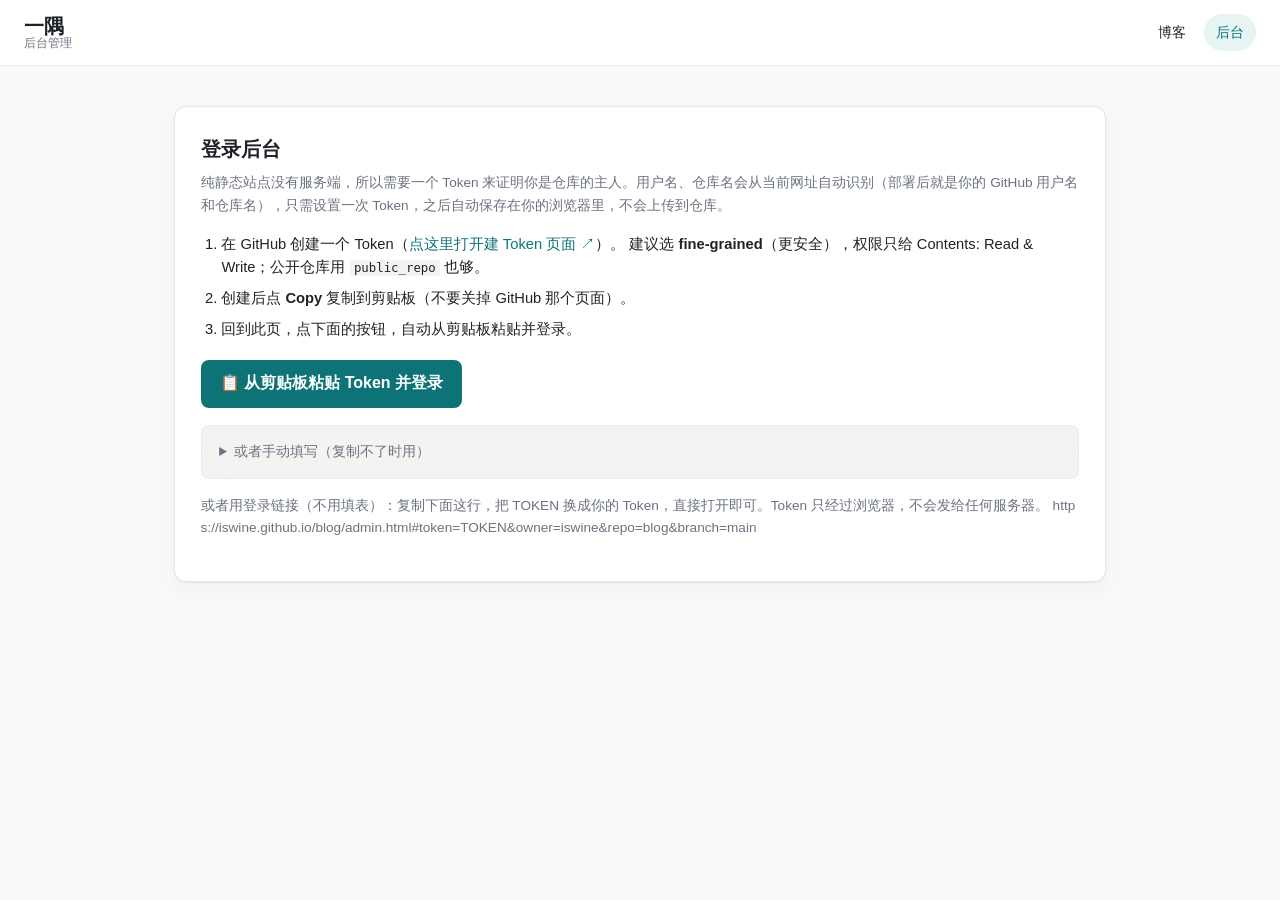
==== admin.html @ c2ce2bed "Initial commit: 单页博客 + 在线后台（GitHub Pages，markdown，纯静态）" ====
<!DOCTYPE html>
<html lang="zh-CN" data-theme="light">
<head>
  <meta charset="utf-8">
  <meta name="viewport" content="width=device-width, initial-scale=1">
  <title>后台 · 一隅</title>
  <link rel="stylesheet" href="assets/css/style.css">
</head>
<body>
  <header class="topbar">
    <div class="brand"><span class="title">一隅</span><span class="tagline">后台管理</span></div>
    <nav class="nav"><a href="index.html">博客</a><a href="admin.html" class="active">后台</a></nav>
  </header>

  <main class="admin-wrap">
    <!-- 登录 -->
    <section id="login-card" class="admin-card">
      <h2>登录后台</h2>
      <p class="hint">纯静态站点没有服务端，所以需要一个 Token 来证明你是仓库的主人。用户名、仓库名会从当前网址自动识别（部署后就是你的 GitHub 用户名和仓库名），只需设置一次 Token，之后自动保存在你的浏览器里，不会上传到仓库。</p>

      <ol class="steps">
        <li>在 GitHub 创建一个 Token（<a href="https://github.com/settings/tokens/new?scopes=repo&amp;description=%E4%B8%80%E9%9A%85%E5%8D%9A%E5%8D%88%E5%90%8E%E5%8F%B0" target="_blank" rel="noopener">点这里打开建 Token 页面 ↗</a>）。
          建议选 <b>fine-grained</b>（更安全），权限只给 Contents: Read &amp; Write；公开仓库用 <code>public_repo</code> 也够。</li>
        <li>创建后点 <b>Copy</b> 复制到剪贴板（不要关掉 GitHub 那个页面）。</li>
        <li>回到此页，点下面的按钮，自动从剪贴板粘贴并登录。</li>
      </ol>

      <button id="paste-login-btn" class="btn" style="font-size:1rem;padding:0.85rem 1.2rem">📋 从剪贴板粘贴 Token 并登录</button>

      <details class="manual">
        <summary>或者手动填写（复制不了时用）</summary>
        <div class="form-row" style="margin-top:1rem">
          <label class="field">GitHub 用户名<input id="f-owner" type="text" placeholder="your-github-username"></label>
          <label class="field">仓库名<input id="f-repo" type="text" placeholder="blog"></label>
          <label class="field">分支<input id="f-branch" type="text" placeholder="main" value="main"></label>
        </div>
        <div class="form-row">
          <label class="field" style="flex:1 1 100%">Personal Access Token<input id="f-token" type="password" placeholder="github_pat_…" autocomplete="off"></label>
        </div>
        <button id="login-btn" class="btn ghost">手动登录</button>
      </details>

      <p class="hint" id="link-hint"></p>
    </section>

    <!-- 文章管理 -->
    <section id="list-panel" class="admin-card" style="display:none">
      <h2>文章管理</h2>
      <p class="hint" id="user-hint"></p>
      <div id="post-list"></div>
      <div style="display:flex;gap:.5rem;flex-wrap:wrap;margin-top:1rem">
        <button id="new-btn" class="btn">＋ 新建文章</button>
        <button id="sync-btn" class="btn ghost">从仓库同步索引</button>
        <button id="logout-btn" class="btn ghost" style="margin-left:auto">退出登录</button>
      </div>
    </section>

    <!-- 编辑器 -->
    <section id="editor-panel" class="admin-card" style="display:none">
      <h2 id="editor-title">新建文章</h2>
      <div class="form-row">
        <label class="field">标题<input id="e-title" type="text" placeholder="文章标题"></label>
        <label class="field">slug<input id="e-slug" type="text" placeholder="留空则从标题生成"></label>
        <label class="field">日期<input id="e-date" type="date"></label>
      </div>
      <div class="form-row">
        <label class="field" style="flex:1 1 100%">标签（逗号分隔）<input id="e-tags" type="text" placeholder="标签1, 标签2"></label>
      </div>
      <div class="editor">
        <div class="editor-pane">
          <div class="pane-head">Markdown</div>
          <textarea id="e-body" placeholder="# 标题&#10;正文…"></textarea>
        </div>
        <div class="editor-pane">
          <div class="pane-head">实时预览</div>
          <div id="e-preview" class="preview"></div>
        </div>
      </div>
      <div class="form-row" style="margin-top:1rem">
        <label class="field" style="flex:1 1 100%">上传图片（插入到光标处）<input id="img-input" type="file" accept="image/*"></label>
      </div>
      <div style="display:flex;gap:.5rem;margin-top:1rem">
        <button id="publish-btn" class="btn">发布</button>
        <button id="cancel-btn" class="btn ghost">取消</button>
      </div>
    </section>
  </main>

  <div id="toast" class="toast"></div>
  <button id="back-top" class="back-top">↑</button>

  <script src="assets/vendor/marked.min.js"></script>
  <script src="assets/vendor/purify.min.js"></script>
  <script src="config.js"></script>
  <script src="assets/js/admin.js"></script>
</body>
</html>
---- assets/css/style.css ----
/* ===================== 主题变量 ===================== */
:root {
  --bg: #faf9f7;
  --surface: #ffffff;
  --surface-soft: #f4f3f1;
  --text: #1f2328;
  --text-muted: #6b7280;
  --border: #e7e7ea;
  --border-soft: #eeece9;
  --accent: #0d7377;
  --accent-soft: #e6f4f4;
  --accent-contrast: #ffffff;
  --code-bg: #f3f4f6;
  --code-text: #2a2a2a;
  --shadow: 0 1px 2px rgba(15, 23, 42, 0.06), 0 8px 24px rgba(15, 23, 42, 0.04);
  --shadow-hover: 0 4px 12px rgba(15, 23, 42, 0.08), 0 16px 40px rgba(15, 23, 42, 0.06);
  --radius: 12px;
  --radius-sm: 8px;
  --maxw: 1180px;
  --readw: 720px;
}

[data-theme="dark"] {
  --bg: #121212;
  --surface: #1e1e1e;
  --surface-soft: #262626;
  --text: #e6e6e6;
  --text-muted: #9aa0a6;
  --border: #2a2a2a;
  --border-soft: #2f2f2f;
  --accent: #2ab7ca;
  --accent-soft: #143b3d;
  --accent-contrast: #062a2b;
  --code-bg: #2a2a2a;
  --code-text: #e6e6e6;
  --shadow: 0 1px 2px rgba(0, 0, 0, 0.3), 0 8px 24px rgba(0, 0, 0, 0.35);
  --shadow-hover: 0 4px 12px rgba(0, 0, 0, 0.4), 0 16px 40px rgba(0, 0, 0, 0.45);
}

/* ===================== 基础 ===================== */
* { box-sizing: border-box; }
html { scroll-behavior: smooth; -webkit-text-size-adjust: 100%; }
body {
  margin: 0;
  background: var(--bg);
  color: var(--text);
  font-family: -apple-system, BlinkMacSystemFont, "Segoe UI", "PingFang SC",
    "Hiragino Sans GB", "Microsoft YaHei", Roboto, Helvetica, Arial, sans-serif;
  font-size: 16px;
  line-height: 1.65;
  -webkit-font-smoothing: antialiased;
  text-rendering: optimizeLegibility;
  transition: background 0.25s ease, color 0.25s ease;
}

a { color: var(--accent); text-decoration: none; }
a:hover { text-decoration: underline; }

img { display: block; max-width: 100%; height: auto; }

::selection { background: var(--accent-soft); color: var(--accent); }

/* ===================== 顶栏 ===================== */
.topbar {
  position: sticky;
  top: 0;
  z-index: 50;
  display: flex;
  align-items: center;
  gap: 1rem;
  padding: 0.9rem 1.5rem;
  background: color-mix(in srgb, var(--surface) 88%, transparent);
  backdrop-filter: blur(10px);
  border-bottom: 1px solid var(--border-soft);
}

.brand { display: flex; flex-direction: column; line-height: 1.1; }
.brand .title {
  font-family: "Songti SC", "STSong", "SimSun", "Georgia", serif;
  font-size: 1.25rem;
  font-weight: 700;
  letter-spacing: 0.02em;
}
.brand .tagline { font-size: 0.78rem; color: var(--text-muted); }

.nav { display: flex; align-items: center; gap: 0.35rem; margin-left: auto; }
.nav a {
  padding: 0.4rem 0.75rem;
  border-radius: 999px;
  color: var(--text);
  font-size: 0.9rem;
  font-weight: 500;
}
.nav a:hover { background: var(--surface-soft); text-decoration: none; }
.nav a.active { background: var(--accent-soft); color: var(--accent); }

.icon-btn {
  display: inline-flex;
  align-items: center;
  justify-content: center;
  width: 36px;
  height: 36px;
  border: 1px solid var(--border);
  background: var(--surface);
  color: var(--text);
  border-radius: 999px;
  cursor: pointer;
  font-size: 0.95rem;
  transition: border-color 0.2s, background 0.2s, transform 0.15s;
}
.icon-btn:hover { border-color: var(--accent); background: var(--surface-soft); }
.icon-btn:active { transform: scale(0.92); }

/* ===================== 主内容 ===================== */
.main { max-width: var(--maxw); margin: 0 auto; padding: 2.5rem 1.5rem 5rem; }

.search-wrap { margin-bottom: 2rem; }
.search {
  width: 100%;
  max-width: 460px;
  padding: 0.7rem 1.1rem;
  border: 1px solid var(--border);
  background: var(--surface);
  color: var(--text);
  border-radius: 999px;
  font-size: 0.95rem;
  outline: none;
  transition: border-color 0.2s, box-shadow 0.2s;
}
.search::placeholder { color: var(--text-muted); }
.search:focus { border-color: var(--accent); box-shadow: 0 0 0 3px var(--accent-soft); }

.section-head {
  display: flex;
  align-items: baseline;
  justify-content: space-between;
  margin-bottom: 1.25rem;
}
.section-head h2 {
  margin: 0;
  font-family: "Songti SC", "STSong", "SimSun", "Georgia", serif;
  font-size: 1.5rem;
  font-weight: 700;
}
.section-head .count { color: var(--text-muted); font-size: 0.85rem; }

/* ===================== 文章列表 ===================== */
.post-list {
  display: grid;
  grid-template-columns: repeat(3, 1fr);
  gap: 1.25rem;
}
.card {
  display: flex;
  flex-direction: column;
  background: var(--surface);
  border: 1px solid var(--border);
  border-radius: var(--radius);
  padding: 1.4rem;
  box-shadow: var(--shadow);
  transition: transform 0.2s ease, box-shadow 0.2s ease, border-color 0.2s ease;
}
.card:hover { transform: translateY(-3px); box-shadow: var(--shadow-hover); border-color: var(--border-soft); }
.card .date { color: var(--text-muted); font-size: 0.8rem; }
.card h3 {
  margin: 0.4rem 0 0.6rem;
  font-family: "Songti SC", "STSong", "SimSun", "Georgia", serif;
  font-size: 1.18rem;
  line-height: 1.35;
}
.card h3 a { color: var(--text); }
.card h3 a:hover { color: var(--accent); }
.card .excerpt { margin: 0 0 0.9rem; color: var(--text-muted); font-size: 0.92rem; flex: 1; }
.tags { display: flex; flex-wrap: wrap; gap: 0.35rem; }
.tag {
  display: inline-block;
  padding: 0.15rem 0.6rem;
  font-size: 0.75rem;
  background: var(--surface-soft);
  color: var(--text-muted);
  border-radius: 999px;
}
.card .read-time { margin-top: 0.85rem; color: var(--text-muted); font-size: 0.78rem; }

.empty, .error, .loading {
  text-align: center;
  color: var(--text-muted);
  padding: 4rem 1rem;
}
.error { color: #c0392b; }

/* ===================== 文章正文 ===================== */
.post {
  max-width: var(--readw);
  margin: 0 auto;
  background: var(--surface);
  border: 1px solid var(--border);
  border-radius: var(--radius);
  padding: 2.5rem 2rem;
  box-shadow: var(--shadow);
}
.post .meta { color: var(--text-muted); font-size: 0.85rem; margin-bottom: 1.5rem; display: flex; flex-wrap: wrap; gap: 0.5rem; align-items: center; }
.post .meta .tag { background: var(--surface-soft); }
.post h1, .post h2, .post h3, .about h1, .about h2, .about h3 {
  font-family: "Songti SC", "STSong", "SimSun", "Georgia", serif;
  font-weight: 700;
  line-height: 1.3;
  color: var(--text);
}
.post h1 { font-size: 2rem; margin: 0 0 1.25rem; }
.post h2 { font-size: 1.5rem; margin: 1.7rem 0 0.8rem; padding-bottom: 0.3rem; border-bottom: 1px solid var(--border-soft); }
.post h3 { font-size: 1.25rem; margin: 1.4rem 0 0.6rem; }
.post p { margin: 0.9rem 0; }
.post ul, .post ol { padding-left: 1.4rem; margin: 0.8rem 0; }
.post li { margin: 0.3rem 0; }
.post a { color: var(--accent); }
.post blockquote {
  margin: 1.2rem 0;
  padding: 0.3rem 0 0.3rem 1rem;
  border-left: 3px solid var(--accent);
  color: var(--text-muted);
  font-style: italic;
  background: var(--surface-soft);
  border-radius: 0 var(--radius-sm) var(--radius-sm) 0;
}
.post code {
  font-family: "SFMono-Regular", "JetBrains Mono", "Menlo", Consolas, monospace;
  font-size: 0.88em;
  background: var(--code-bg);
  color: var(--code-text);
  padding: 0.12em 0.4em;
  border-radius: 5px;
}
.post pre {
  background: var(--code-bg);
  color: var(--code-text);
  padding: 1rem 1.1rem;
  border-radius: var(--radius-sm);
  overflow-x: auto;
  margin: 1.2rem 0;
  font-size: 0.88rem;
  line-height: 1.55;
}
.post pre code { background: none; color: inherit; padding: 0; }
.post img { border-radius: var(--radius-sm); margin: 1.2rem 0; box-shadow: var(--shadow); }
.post table {
  border-collapse: collapse;
  width: 100%;
  margin: 1.2rem 0;
  font-size: 0.92rem;
}
.post th, .post td { padding: 0.6rem 0.8rem; border: 1px solid var(--border); text-align: left; }
.post th { background: var(--surface-soft); font-weight: 600; }
.post hr { border: none; border-top: 1px solid var(--border); margin: 1.8rem 0; }

.breadcrumb { color: var(--text-muted); font-size: 0.85rem; margin-bottom: 1.25rem; }
.breadcrumb a { color: var(--text-muted); }
.breadcrumb a:hover { color: var(--accent); }

/* ===================== 页脚 ===================== */
.footer {
  text-align: center;
  color: var(--text-muted);
  font-size: 0.82rem;
  padding: 2.5rem 1.5rem 3rem;
  border-top: 1px solid var(--border-soft);
}

/* ===================== 返回顶部 ===================== */
.back-top {
  position: fixed;
  right: 1.25rem;
  bottom: 1.25rem;
  width: 44px;
  height: 44px;
  border-radius: 999px;
  border: 1px solid var(--border);
  background: var(--surface);
  color: var(--text);
  font-size: 1.1rem;
  cursor: pointer;
  box-shadow: var(--shadow);
  opacity: 0;
  transform: translateY(10px);
  pointer-events: none;
  transition: opacity 0.2s, transform 0.2s, background 0.2s;
}
.back-top.show { opacity: 1; transform: none; pointer-events: auto; }
.back-top:hover { background: var(--surface-soft); border-color: var(--accent); }

/* ===================== Toast ===================== */
.toast {
  position: fixed;
  bottom: 1.5rem;
  left: 50%;
  transform: translateX(-50%) translateY(20px);
  background: var(--text);
  color: var(--surface);
  padding: 0.7rem 1.25rem;
  border-radius: 999px;
  font-size: 0.9rem;
  box-shadow: var(--shadow);
  opacity: 0;
  pointer-events: none;
  transition: opacity 0.25s, transform 0.25s;
  z-index: 100;
}
.toast.show { opacity: 1; transform: translateX(-50%) translateY(0); }
.toast.error { background: #c0392b; color: #fff; }
.toast.ok { background: var(--accent); color: var(--accent-contrast); }

/* ===================== 后台 ===================== */
.admin-wrap { max-width: 980px; margin: 0 auto; padding: 2.5rem 1.5rem 6rem; }
.admin-card {
  background: var(--surface);
  border: 1px solid var(--border);
  border-radius: var(--radius);
  padding: 1.6rem;
  box-shadow: var(--shadow);
  margin-bottom: 1.5rem;
}
.admin-card h2 { margin: 0 0 0.4rem; font-family: "Songti SC", "STSong", "SimSun", "Georgia", serif; font-size: 1.25rem; }
.admin-card .hint { color: var(--text-muted); font-size: 0.85rem; margin: 0 0 1rem; }
.form-row { display: flex; flex-wrap: wrap; gap: 0.75rem; align-items: flex-end; margin-bottom: 1rem; }
.form-row label { display: block; font-size: 0.8rem; color: var(--text-muted); margin-bottom: 0.25rem; }
.field { flex: 1 1 180px; }
.field input, .field textarea, .field select {
  width: 100%;
  padding: 0.6rem 0.7rem;
  border: 1px solid var(--border);
  background: var(--surface);
  color: var(--text);
  border-radius: var(--radius-sm);
  font-size: 0.92rem;
  font-family: inherit;
  outline: none;
  transition: border-color 0.2s, box-shadow 0.2s;
}
.field input:focus, .field textarea:focus, .field select:focus {
  border-color: var(--accent);
  box-shadow: 0 0 0 3px var(--accent-soft);
}
.field textarea { resize: vertical; min-height: 260px; font-family: "SFMono-Regular", "JetBrains Mono", "Menlo", Consolas, monospace; font-size: 0.88rem; line-height: 1.55; }
.tags-input { width: 100%; padding: 0.6rem 0.7rem; border: 1px solid var(--border); background: var(--surface); color: var(--text); border-radius: var(--radius-sm); font-size: 0.92rem; }

.btn {
  display: inline-flex;
  align-items: center;
  justify-content: center;
  gap: 0.4rem;
  padding: 0.6rem 1.1rem;
  border: none;
  border-radius: var(--radius-sm);
  background: var(--accent);
  color: var(--accent-contrast);
  font-size: 0.92rem;
  font-weight: 600;
  cursor: pointer;
  transition: background 0.2s, transform 0.12s, opacity 0.2s;
}
.btn:hover { background: color-mix(in srgb, var(--accent) 88%, #000); }
.btn:active { transform: scale(0.97); }
.btn.ghost { background: var(--surface-soft); color: var(--text); border: 1px solid var(--border); }
.btn.ghost:hover { background: var(--border-soft); }
.btn.danger { background: #c0392b; color: #fff; }
.btn:disabled { opacity: 0.5; cursor: not-allowed; }

.editor { display: grid; grid-template-columns: 1fr 1fr; gap: 1rem; }
.editor-pane { display: flex; flex-direction: column; }
.editor-pane .pane-head { font-size: 0.8rem; color: var(--text-muted); margin-bottom: 0.4rem; padding: 0 0.2rem; }
.preview { padding: 1rem 1.1rem; border: 1px solid var(--border); border-radius: var(--radius-sm); background: var(--surface-soft); min-height: 260px; overflow: auto; }
.preview h1, .preview h2, .preview h3 { font-family: "Songti SC", "STSong", "SimSun", "Georgia", serif; }
.preview p, .preview li { margin: 0.6rem 0; }
.preview code { font-family: "SFMono-Regular", "JetBrains Mono", "Menlo", Consolas, monospace; font-size: 0.86em; background: var(--code-bg); color: var(--code-text); padding: 0.1em 0.35em; border-radius: 4px; }
.preview pre { background: var(--code-bg); color: var(--code-text); padding: 0.9rem; border-radius: var(--radius-sm); overflow-x: auto; font-size: 0.86rem; }
.preview blockquote { border-left: 3px solid var(--accent); padding-left: 0.9rem; color: var(--text-muted); font-style: italic; margin: 0.9rem 0; }
.preview img { max-width: 100%; border-radius: var(--radius-sm); margin: 0.9rem 0; }
.preview table { border-collapse: collapse; width: 100%; margin: 0.9rem 0; font-size: 0.9rem; }
.preview th, .preview td { border: 1px solid var(--border); padding: 0.45rem 0.6rem; }

.post-row { display: flex; align-items: center; justify-content: space-between; gap: 1rem; padding: 0.85rem 0; border-bottom: 1px solid var(--border-soft); }
.post-row:last-child { border-bottom: none; }
.post-row .info { min-width: 0; }
.post-row .info .ptitle { font-weight: 600; }
.post-row .info .pmeta { color: var(--text-muted); font-size: 0.8rem; }
.post-row .actions { display: flex; gap: 0.4rem; flex-shrink: 0; }

/* 登录步骤 */
.steps { margin: 0.8rem 0 1.2rem; padding-left: 1.3rem; }
.steps li { margin: 0.5rem 0; color: var(--text); font-size: 0.92rem; line-height: 1.55; }
.steps b { color: var(--text); }
.steps code { font-family: "SFMono-Regular", "JetBrains Mono", "Menlo", Consolas, monospace; font-size: 0.84em; background: var(--surface-soft); padding: 0.05em 0.35em; border-radius: 4px; }
.manual { margin-top: 1.1rem; padding: 0.9rem 1.1rem; border: 1px dashed var(--border); border-radius: var(--radius-sm); background: var(--surface-soft); }
.manual summary { cursor: pointer; color: var(--text-muted); font-size: 0.85rem; }
.manual summary:hover { color: var(--text); }
#link-hint { margin-top: 1rem; word-break: break-all; }

/* ===================== 响应式 ===================== */
@media (max-width: 900px) {
  .post-list { grid-template-columns: repeat(2, 1fr); }
  .editor { grid-template-columns: 1fr; }
}
@media (max-width: 640px) {
  .post-list { grid-template-columns: 1fr; }
  .topbar { padding: 0.8rem 1rem; }
  .brand .tagline { display: none; }
  .nav { gap: 0.1rem; }
  .nav a { padding: 0.4rem 0.55rem; font-size: 0.85rem; }
  .post { padding: 1.6rem 1.2rem; }
  .main { padding: 2rem 1rem 4rem; }
}
@media (prefers-reduced-motion: reduce) {
  * { transition: none !important; scroll-behavior: auto !important; }
}
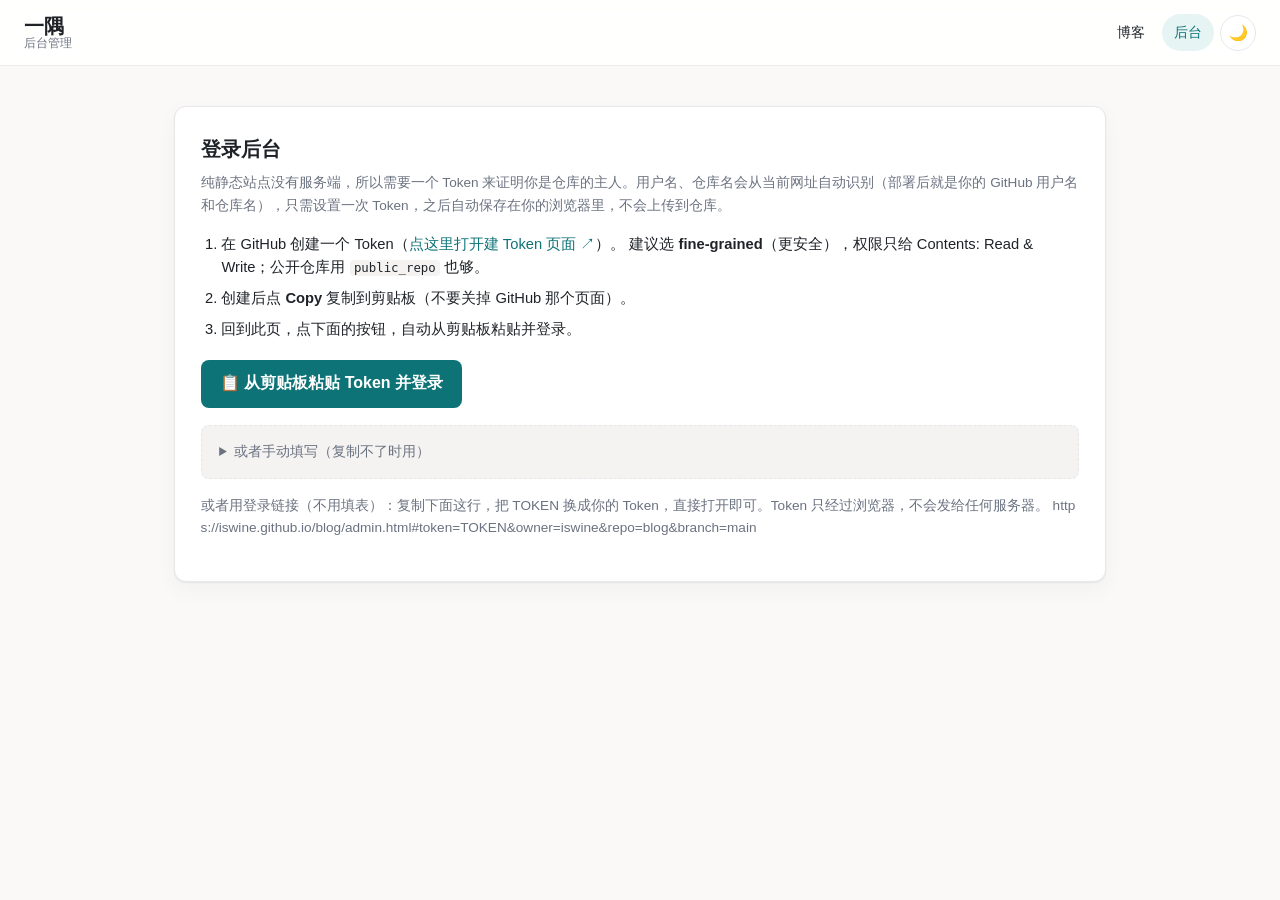
==== commit 2147c6f4: "feat: 后台支持夜间模式 - admin.html: head 主题预设（跟随前台 localStorage / 系统偏好，防闪白） - admin.js: 顶栏与编辑器顶栏双切换按钮，同一 th" ====
--- a/admin.html
+++ b/admin.html
@@ -4,12 +4,28 @@
   <meta charset="utf-8">
   <meta name="viewport" content="width=device-width, initial-scale=1">
   <title>后台 · 一隅</title>
+  <script>
+    // 主题预设（与前台同一 localStorage key），提前执行避免夜间闪白
+    (function () {
+      try {
+        var t = localStorage.getItem("theme") ||
+          (window.matchMedia("(prefers-color-scheme: dark)").matches ? "dark" : "light");
+        document.documentElement.setAttribute("data-theme", t);
+        document.addEventListener("DOMContentLoaded", function () {
+          var b = document.getElementById("theme-toggle");
+          if (b) b.textContent = t === "dark" ? "☀️" : "🌙";
+        });
+      } catch (e) {}
+    })();
+  </script>
   <link rel="stylesheet" href="assets/css/style.css">
+  <link rel="stylesheet" href="assets/vendor/hljs-github-dark.min.css">
+  <link rel="stylesheet" href="assets/vendor/bytemd/bytemd.min.css">
 </head>
 <body>
   <header class="topbar">
     <div class="brand"><span class="title">一隅</span><span class="tagline">后台管理</span></div>
-    <nav class="nav"><a href="index.html">博客</a><a href="admin.html" class="active">后台</a></nav>
+    <nav class="nav"><a href="index.html">博客</a><a href="admin.html" class="active">后台</a><button id="theme-toggle" class="icon-btn" title="切换明暗模式">🌙</button></nav>
   </header>
 
   <main class="admin-wrap">
@@ -55,33 +71,28 @@
       </div>
     </section>
 
-    <!-- 编辑器 -->
-    <section id="editor-panel" class="admin-card" style="display:none">
-      <h2 id="editor-title">新建文章</h2>
-      <div class="form-row">
-        <label class="field">标题<input id="e-title" type="text" placeholder="文章标题"></label>
+<!-- 编辑器（掘金式全屏） -->
+    <section id="editor-panel" style="display:none">
+      <div class="ed-topbar">
+        <a href="#" id="ed-back" class="ed-back" title="返回列表">←</a>
+        <input id="e-title" class="ed-title" type="text" placeholder="请输入文章标题…">
+        <button id="theme-toggle-ed" class="icon-btn" title="切换明暗模式">🌙</button>
+        <button id="meta-ball" class="meta-ball" title="文章设置：slug / 日期 / 标签"></button>
+        <button id="publish-btn" class="btn">发布</button>
+        <nav class="nav" style="margin-left:0.2rem">
+          <a href="index.html">博客</a>
+          <a href="admin.html" class="active">后台</a>
+        </nav>
+      </div>
+      <div class="ed-body">
+        <div id="e-editor"></div>
+      </div>
+      <div id="meta-pop" class="meta-pop">
+        <div class="meta-pop-head">文章设置<button id="meta-close" class="meta-close">×</button></div>
         <label class="field">slug<input id="e-slug" type="text" placeholder="留空则从标题生成"></label>
         <label class="field">日期<input id="e-date" type="date"></label>
-      </div>
-      <div class="form-row">
-        <label class="field" style="flex:1 1 100%">标签（逗号分隔）<input id="e-tags" type="text" placeholder="标签1, 标签2"></label>
-      </div>
-      <div class="editor">
-        <div class="editor-pane">
-          <div class="pane-head">Markdown</div>
-          <textarea id="e-body" placeholder="# 标题&#10;正文…"></textarea>
-        </div>
-        <div class="editor-pane">
-          <div class="pane-head">实时预览</div>
-          <div id="e-preview" class="preview"></div>
-        </div>
-      </div>
-      <div class="form-row" style="margin-top:1rem">
-        <label class="field" style="flex:1 1 100%">上传图片（插入到光标处）<input id="img-input" type="file" accept="image/*"></label>
-      </div>
-      <div style="display:flex;gap:.5rem;margin-top:1rem">
-        <button id="publish-btn" class="btn">发布</button>
-        <button id="cancel-btn" class="btn ghost">取消</button>
+        <label class="field">标签（逗号分隔）<input id="e-tags" type="text" placeholder="标签1, 标签2"></label>
+        <p class="hint" style="margin:.4rem 0 0">留空的 slug 会按标题自动生成。</p>
       </div>
     </section>
   </main>
@@ -89,8 +100,11 @@
   <div id="toast" class="toast"></div>
   <button id="back-top" class="back-top">↑</button>
 
-  <script src="assets/vendor/marked.min.js"></script>
-  <script src="assets/vendor/purify.min.js"></script>
+  <script>window.process = window.process || { env: { NODE_ENV: "production" } };</script>
+  <script src="assets/vendor/highlight.min.js"></script>
+  <script src="assets/vendor/bytemd/plugin-gfm.min.js"></script>
+  <script src="assets/vendor/bytemd/plugin-highlight.min.js"></script>
+  <script src="assets/vendor/bytemd/bytemd.min.js"></script>
   <script src="config.js"></script>
   <script src="assets/js/admin.js"></script>
 </body>
--- a/assets/css/style.css
+++ b/assets/css/style.css
@@ -303,13 +303,17 @@
   opacity: 0;
   pointer-events: none;
   transition: opacity 0.25s, transform 0.25s;
-  z-index: 100;
+  z-index: 300;
 }
 .toast.show { opacity: 1; transform: translateX(-50%) translateY(0); }
 .toast.error { background: #c0392b; color: #fff; }
 .toast.ok { background: var(--accent); color: var(--accent-contrast); }
 
-/* ===================== 后台 ===================== */
+/* giscus 评论区与文章对齐 */
+#giscus-container {
+  max-width: var(--readw);
+  margin: 2rem auto;
+}
 .admin-wrap { max-width: 980px; margin: 0 auto; padding: 2.5rem 1.5rem 6rem; }
 .admin-card {
   background: var(--surface);
@@ -365,25 +369,160 @@
 .btn.danger { background: #c0392b; color: #fff; }
 .btn:disabled { opacity: 0.5; cursor: not-allowed; }
 
-.editor { display: grid; grid-template-columns: 1fr 1fr; gap: 1rem; }
-.editor-pane { display: flex; flex-direction: column; }
-.editor-pane .pane-head { font-size: 0.8rem; color: var(--text-muted); margin-bottom: 0.4rem; padding: 0 0.2rem; }
-.preview { padding: 1rem 1.1rem; border: 1px solid var(--border); border-radius: var(--radius-sm); background: var(--surface-soft); min-height: 260px; overflow: auto; }
-.preview h1, .preview h2, .preview h3 { font-family: "Songti SC", "STSong", "SimSun", "Georgia", serif; }
-.preview p, .preview li { margin: 0.6rem 0; }
-.preview code { font-family: "SFMono-Regular", "JetBrains Mono", "Menlo", Consolas, monospace; font-size: 0.86em; background: var(--code-bg); color: var(--code-text); padding: 0.1em 0.35em; border-radius: 4px; }
-.preview pre { background: var(--code-bg); color: var(--code-text); padding: 0.9rem; border-radius: var(--radius-sm); overflow-x: auto; font-size: 0.86rem; }
-.preview blockquote { border-left: 3px solid var(--accent); padding-left: 0.9rem; color: var(--text-muted); font-style: italic; margin: 0.9rem 0; }
-.preview img { max-width: 100%; border-radius: var(--radius-sm); margin: 0.9rem 0; }
-.preview table { border-collapse: collapse; width: 100%; margin: 0.9rem 0; font-size: 0.9rem; }
-.preview th, .preview td { border: 1px solid var(--border); padding: 0.45rem 0.6rem; }
-
 .post-row { display: flex; align-items: center; justify-content: space-between; gap: 1rem; padding: 0.85rem 0; border-bottom: 1px solid var(--border-soft); }
 .post-row:last-child { border-bottom: none; }
 .post-row .info { min-width: 0; }
 .post-row .info .ptitle { font-weight: 600; }
 .post-row .info .pmeta { color: var(--text-muted); font-size: 0.8rem; }
 .post-row .actions { display: flex; gap: 0.4rem; flex-shrink: 0; }
+
+/* ===================== ByteMD 编辑器 ===================== */
+/* 编辑面板打开时铺满视口（掘金式） */
+#editor-panel.editor-open {
+  position: fixed;
+  inset: 0;
+  z-index: 200;
+  display: flex;
+  flex-direction: column;
+  background: var(--bg);
+}
+.ed-topbar {
+  display: flex;
+  align-items: center;
+  gap: 0.8rem;
+  padding: 0.55rem 1rem;
+  background: var(--surface);
+  border-bottom: 1px solid var(--border);
+  flex-shrink: 0;
+}
+.ed-topbar .nav { flex-shrink: 0; }
+.ed-back {
+  font-size: 1.3rem;
+  line-height: 1;
+  color: var(--text-muted);
+  padding: 0.35rem 0.6rem;
+  border-radius: 8px;
+}
+.ed-back:hover { color: var(--accent); background: var(--surface-soft); text-decoration: none; }
+.ed-title {
+  flex: 1;
+  min-width: 0;
+  border: none;
+  outline: none;
+  background: transparent;
+  color: var(--text);
+  font-family: "Songti SC", "STSong", "SimSun", "Georgia", serif;
+  font-size: 1.45rem;
+  font-weight: 700;
+  padding: 0.25rem 0.2rem;
+}
+.ed-title::placeholder { color: var(--text-muted); opacity: 0.55; }
+.meta-ball {
+  width: 34px;
+  height: 34px;
+  flex-shrink: 0;
+  border-radius: 50%;
+  border: 1px solid rgba(0, 0, 0, 0.08);
+  cursor: pointer;
+  background:
+    radial-gradient(circle at 30% 30%, #ffd8a8, transparent 55%),
+    linear-gradient(135deg, #fc5531 10%, #b06ab3 90%);
+  box-shadow: var(--shadow);
+  transition: transform 0.15s ease, box-shadow 0.15s ease;
+}
+.meta-ball:hover { transform: scale(1.08); box-shadow: var(--shadow-hover); }
+.ed-body { flex: 1; min-height: 0; padding: 0 1rem 1rem; }
+.ed-body #e-editor,
+.ed-body .bytemd { height: 100%; }
+
+/* 文章设置弹窗 */
+.meta-pop {
+  position: fixed;
+  top: 60px;
+  right: 14px;
+  z-index: 210;
+  width: min(330px, calc(100vw - 28px));
+  background: var(--surface);
+  border: 1px solid var(--border);
+  border-radius: 12px;
+  box-shadow: var(--shadow-hover);
+  padding: 1rem;
+  display: none;
+}
+.meta-pop.open { display: block; }
+.meta-pop-head {
+  display: flex;
+  align-items: center;
+  justify-content: space-between;
+  font-weight: 700;
+  margin-bottom: 0.7rem;
+}
+.meta-close {
+  border: none;
+  background: none;
+  font-size: 1.25rem;
+  line-height: 1;
+  color: var(--text-muted);
+  cursor: pointer;
+  padding: 0.1rem 0.4rem;
+  border-radius: 6px;
+}
+.meta-close:hover { color: var(--text); background: var(--surface-soft); }
+.meta-pop .field { display: block; margin-bottom: 0.7rem; }
+
+.bytemd {
+  height: 100%;
+  border-color: var(--border);
+  border-radius: var(--radius-sm);
+  font-family: inherit;
+}
+.bytemd .bytemd-toolbar { background: var(--surface); }
+.bytemd .bytemd-sidebar { background: var(--surface); }
+.bytemd-fullscreen { z-index: 220; }
+/* 预览区代码块深色（与文章页一致） */
+.bytemd-preview pre {
+  background: #272b36;
+  color: #dbe1ee;
+  border-radius: 8px;
+}
+.bytemd-preview pre code { color: inherit; background: none; }
+/* GFM 任务列表复选框 */
+.bytemd-preview input[type="checkbox"] { margin-right: 0.4em; }
+
+/* ---------- ByteMD 暗色模式适配（官方样式硬编码浅色，这里覆盖） ---------- */
+[data-theme="dark"] .bytemd {
+  background-color: var(--surface);
+  border-color: var(--border);
+  color: var(--text);
+}
+[data-theme="dark"] .bytemd-toolbar {
+  background: var(--surface);
+  border-bottom-color: var(--border);
+}
+[data-theme="dark"] .bytemd-toolbar button { color: var(--text-muted); }
+[data-theme="dark"] .bytemd-toolbar button:hover { color: var(--text); }
+[data-theme="dark"] .bytemd-split .bytemd-editor { border-right-color: var(--border); }
+[data-theme="dark"] .bytemd-preview,
+[data-theme="dark"] .bytemd-preview > div { color: var(--text); }
+[data-theme="dark"] .bytemd-preview a { color: #79b8ff; }
+[data-theme="dark"] .bytemd-preview blockquote { color: var(--text-muted); border-left-color: #3b4252; }
+[data-theme="dark"] .bytemd-preview table th,
+[data-theme="dark"] .bytemd-preview table td { border-color: var(--border); }
+[data-theme="dark"] .bytemd-preview code { background: rgba(255, 255, 255, 0.08); color: inherit; }
+[data-theme="dark"] .bytemd-sidebar,
+[data-theme="dark"] .bytemd-help { background: var(--surface); color: var(--text); }
+/* CodeMirror 源码编辑区 */
+[data-theme="dark"] .bytemd-editor .CodeMirror {
+  background: var(--surface);
+  color: var(--text);
+}
+[data-theme="dark"] .bytemd-editor .CodeMirror-cursor { border-left: 1.5px solid #cfd6e4; }
+[data-theme="dark"] .bytemd-editor .CodeMirror-selected { background: #33415e !important; }
+[data-theme="dark"] .bytemd-editor .cm-header { color: #7ee787; }
+[data-theme="dark"] .bytemd-editor .cm-quote { color: #8b949e; }
+[data-theme="dark"] .bytemd-editor .cm-link,
+[data-theme="dark"] .bytemd-editor .cm-string { color: #a5d6ff; }
+[data-theme="dark"] .bytemd-editor .cm-comment { color: #8b949e; }
 
 /* 登录步骤 */
 .steps { margin: 0.8rem 0 1.2rem; padding-left: 1.3rem; }
@@ -398,7 +537,6 @@
 /* ===================== 响应式 ===================== */
 @media (max-width: 900px) {
   .post-list { grid-template-columns: repeat(2, 1fr); }
-  .editor { grid-template-columns: 1fr; }
 }
 @media (max-width: 640px) {
   .post-list { grid-template-columns: 1fr; }
--- a/assets/vendor/hljs-github-dark.min.css
+++ b/assets/vendor/hljs-github-dark.min.css
@@ -0,0 +1,10 @@
+pre code.hljs{display:block;overflow-x:auto;padding:1em}code.hljs{padding:3px 5px}/*!
+  Theme: GitHub Dark
+  Description: Dark theme as seen on github.com
+  Author: github.com
+  Maintainer: @Hirse
+  Updated: 2021-05-15
+
+  Outdated base version: https://github.com/primer/github-syntax-dark
+  Current colors taken from GitHub's CSS
+*/.hljs{color:#c9d1d9;background:#0d1117}.hljs-doctag,.hljs-keyword,.hljs-meta .hljs-keyword,.hljs-template-tag,.hljs-template-variable,.hljs-type,.hljs-variable.language_{color:#ff7b72}.hljs-title,.hljs-title.class_,.hljs-title.class_.inherited__,.hljs-title.function_{color:#d2a8ff}.hljs-attr,.hljs-attribute,.hljs-literal,.hljs-meta,.hljs-number,.hljs-operator,.hljs-selector-attr,.hljs-selector-class,.hljs-selector-id,.hljs-variable{color:#79c0ff}.hljs-meta .hljs-string,.hljs-regexp,.hljs-string{color:#a5d6ff}.hljs-built_in,.hljs-symbol{color:#ffa657}.hljs-code,.hljs-comment,.hljs-formula{color:#8b949e}.hljs-name,.hljs-quote,.hljs-selector-pseudo,.hljs-selector-tag{color:#7ee787}.hljs-subst{color:#c9d1d9}.hljs-section{color:#1f6feb;font-weight:700}.hljs-bullet{color:#f2cc60}.hljs-emphasis{color:#c9d1d9;font-style:italic}.hljs-strong{color:#c9d1d9;font-weight:700}.hljs-addition{color:#aff5b4;background-color:#033a16}.hljs-deletion{color:#ffdcd7;background-color:#67060c}
--- a/assets/vendor/bytemd/bytemd.min.css
+++ b/assets/vendor/bytemd/bytemd.min.css
@@ -0,0 +1 @@
+.CodeMirror{font-family:monospace;height:300px;color:#000;direction:ltr}.CodeMirror-lines{padding:4px 0}.CodeMirror pre.CodeMirror-line,.CodeMirror pre.CodeMirror-line-like{padding:0 4px}.CodeMirror-scrollbar-filler,.CodeMirror-gutter-filler{background-color:#fff}.CodeMirror-gutters{border-right:1px solid #ddd;background-color:#f7f7f7;white-space:nowrap}.CodeMirror-linenumber{padding:0 3px 0 5px;min-width:20px;text-align:right;color:#999;white-space:nowrap}.CodeMirror-guttermarker{color:#000}.CodeMirror-guttermarker-subtle{color:#999}.CodeMirror-cursor{border-left:1px solid black;border-right:none;width:0}.CodeMirror div.CodeMirror-secondarycursor{border-left:1px solid silver}.cm-fat-cursor .CodeMirror-cursor{width:auto;border:0!important;background:#7e7}.cm-fat-cursor div.CodeMirror-cursors{z-index:1}.cm-fat-cursor .CodeMirror-line::selection,.cm-fat-cursor .CodeMirror-line>span::selection,.cm-fat-cursor .CodeMirror-line>span>span::selection{background:transparent}.cm-fat-cursor .CodeMirror-line::-moz-selection,.cm-fat-cursor .CodeMirror-line>span::-moz-selection,.cm-fat-cursor .CodeMirror-line>span>span::-moz-selection{background:transparent}.cm-fat-cursor{caret-color:transparent}@-moz-keyframes blink{50%{background-color:transparent}}@-webkit-keyframes blink{50%{background-color:transparent}}@keyframes blink{50%{background-color:transparent}}.cm-tab{display:inline-block;text-decoration:inherit}.CodeMirror-rulers{position:absolute;inset:-50px 0 0;overflow:hidden}.CodeMirror-ruler{border-left:1px solid #ccc;top:0;bottom:0;position:absolute}.cm-s-default .cm-header{color:#00f}.cm-s-default .cm-quote{color:#090}.cm-negative{color:#d44}.cm-positive{color:#292}.cm-header,.cm-strong{font-weight:700}.cm-em{font-style:italic}.cm-link{text-decoration:underline}.cm-strikethrough{text-decoration:line-through}.cm-s-default .cm-keyword{color:#708}.cm-s-default .cm-atom{color:#219}.cm-s-default .cm-number{color:#164}.cm-s-default .cm-def{color:#00f}.cm-s-default .cm-variable-2{color:#05a}.cm-s-default .cm-variable-3,.cm-s-default .cm-type{color:#085}.cm-s-default .cm-comment{color:#a50}.cm-s-default .cm-string{color:#a11}.cm-s-default .cm-string-2{color:#f50}.cm-s-default .cm-meta,.cm-s-default .cm-qualifier{color:#555}.cm-s-default .cm-builtin{color:#30a}.cm-s-default .cm-bracket{color:#997}.cm-s-default .cm-tag{color:#170}.cm-s-default .cm-attribute{color:#00c}.cm-s-default .cm-hr{color:#999}.cm-s-default .cm-link{color:#00c}.cm-s-default .cm-error,.cm-invalidchar{color:red}.CodeMirror-composing{border-bottom:2px solid}div.CodeMirror span.CodeMirror-matchingbracket{color:#0b0}div.CodeMirror span.CodeMirror-nonmatchingbracket{color:#a22}.CodeMirror-matchingtag{background:rgba(255,150,0,.3)}.CodeMirror-activeline-background{background:#e8f2ff}.CodeMirror{position:relative;overflow:hidden;background:white}.CodeMirror-scroll{overflow:scroll!important;margin-bottom:-50px;margin-right:-50px;padding-bottom:50px;height:100%;outline:none;position:relative;z-index:0}.CodeMirror-sizer{position:relative;border-right:50px solid transparent}.CodeMirror-vscrollbar,.CodeMirror-hscrollbar,.CodeMirror-scrollbar-filler,.CodeMirror-gutter-filler{position:absolute;z-index:6;display:none;outline:none}.CodeMirror-vscrollbar{right:0;top:0;overflow-x:hidden;overflow-y:scroll}.CodeMirror-hscrollbar{bottom:0;left:0;overflow-y:hidden;overflow-x:scroll}.CodeMirror-scrollbar-filler{right:0;bottom:0}.CodeMirror-gutter-filler{left:0;bottom:0}.CodeMirror-gutters{position:absolute;left:0;top:0;min-height:100%;z-index:3}.CodeMirror-gutter{white-space:normal;height:100%;display:inline-block;vertical-align:top;margin-bottom:-50px}.CodeMirror-gutter-wrapper{position:absolute;z-index:4;background:none!important;border:none!important}.CodeMirror-gutter-background{position:absolute;top:0;bottom:0;z-index:4}.CodeMirror-gutter-elt{position:absolute;cursor:default;z-index:4}.CodeMirror-gutter-wrapper ::selection{background-color:transparent}.CodeMirror-gutter-wrapper ::-moz-selection{background-color:transparent}.CodeMirror-lines{cursor:text;min-height:1px}.CodeMirror pre.CodeMirror-line,.CodeMirror pre.CodeMirror-line-like{-moz-border-radius:0;-webkit-border-radius:0;border-radius:0;border-width:0;background:transparent;font-family:inherit;font-size:inherit;margin:0;white-space:pre;word-wrap:normal;line-height:inherit;color:inherit;z-index:2;position:relative;overflow:visible;-webkit-tap-highlight-color:transparent;-webkit-font-variant-ligatures:contextual;font-variant-ligatures:contextual}.CodeMirror-wrap pre.CodeMirror-line,.CodeMirror-wrap pre.CodeMirror-line-like{word-wrap:break-word;white-space:pre-wrap;word-break:normal}.CodeMirror-linebackground{position:absolute;inset:0;z-index:0}.CodeMirror-linewidget{position:relative;z-index:2;padding:.1px}.CodeMirror-rtl pre{direction:rtl}.CodeMirror-code{outline:none}.CodeMirror-scroll,.CodeMirror-sizer,.CodeMirror-gutter,.CodeMirror-gutters,.CodeMirror-linenumber{-moz-box-sizing:content-box;box-sizing:content-box}.CodeMirror-measure{position:absolute;width:100%;height:0;overflow:hidden;visibility:hidden}.CodeMirror-cursor{position:absolute;pointer-events:none}.CodeMirror-measure pre{position:static}div.CodeMirror-cursors{visibility:hidden;position:relative;z-index:3}div.CodeMirror-dragcursors,.CodeMirror-focused div.CodeMirror-cursors{visibility:visible}.CodeMirror-selected{background:#d9d9d9}.CodeMirror-focused .CodeMirror-selected{background:#d7d4f0}.CodeMirror-crosshair{cursor:crosshair}.CodeMirror-line::selection,.CodeMirror-line>span::selection,.CodeMirror-line>span>span::selection{background:#d7d4f0}.CodeMirror-line::-moz-selection,.CodeMirror-line>span::-moz-selection,.CodeMirror-line>span>span::-moz-selection{background:#d7d4f0}.cm-searching{background-color:#ffa;background-color:#ff06}.cm-force-border{padding-right:.1px}@media print{.CodeMirror div.CodeMirror-cursors{visibility:hidden}}.cm-tab-wrap-hack:after{content:""}span.CodeMirror-selectedtext{background:none}.tippy-box[data-animation=fade][data-state=hidden]{opacity:0}[data-tippy-root]{max-width:calc(100vw - 10px)}.tippy-box{position:relative;background-color:#333;color:#fff;border-radius:4px;font-size:14px;line-height:1.4;white-space:normal;outline:0;transition-property:transform,visibility,opacity}.tippy-box[data-placement^=top]>.tippy-arrow{bottom:0}.tippy-box[data-placement^=top]>.tippy-arrow:before{bottom:-7px;left:0;border-width:8px 8px 0;border-top-color:initial;transform-origin:center top}.tippy-box[data-placement^=bottom]>.tippy-arrow{top:0}.tippy-box[data-placement^=bottom]>.tippy-arrow:before{top:-7px;left:0;border-width:0 8px 8px;border-bottom-color:initial;transform-origin:center bottom}.tippy-box[data-placement^=left]>.tippy-arrow{right:0}.tippy-box[data-placement^=left]>.tippy-arrow:before{border-width:8px 0 8px 8px;border-left-color:initial;right:-7px;transform-origin:center left}.tippy-box[data-placement^=right]>.tippy-arrow{left:0}.tippy-box[data-placement^=right]>.tippy-arrow:before{left:-7px;border-width:8px 8px 8px 0;border-right-color:initial;transform-origin:center right}.tippy-box[data-inertia][data-state=visible]{transition-timing-function:cubic-bezier(.54,1.5,.38,1.11)}.tippy-arrow{width:16px;height:16px;color:#333}.tippy-arrow:before{content:"";position:absolute;border-color:transparent;border-style:solid}.tippy-content{position:relative;padding:5px 9px;z-index:1}.tippy-box[data-theme~=light-border]{background-color:#fff;background-clip:padding-box;border:1px solid rgba(0,8,16,.15);color:#333;box-shadow:0 4px 14px -2px #00081014}.tippy-box[data-theme~=light-border]>.tippy-backdrop{background-color:#fff}.tippy-box[data-theme~=light-border]>.tippy-arrow:after,.tippy-box[data-theme~=light-border]>.tippy-svg-arrow:after{content:"";position:absolute;z-index:-1}.tippy-box[data-theme~=light-border]>.tippy-arrow:after{border-color:transparent;border-style:solid}.tippy-box[data-theme~=light-border][data-placement^=top]>.tippy-arrow:before{border-top-color:#fff}.tippy-box[data-theme~=light-border][data-placement^=top]>.tippy-arrow:after{border-top-color:#00081033;border-width:7px 7px 0;top:17px;left:1px}.tippy-box[data-theme~=light-border][data-placement^=top]>.tippy-svg-arrow>svg{top:16px}.tippy-box[data-theme~=light-border][data-placement^=top]>.tippy-svg-arrow:after{top:17px}.tippy-box[data-theme~=light-border][data-placement^=bottom]>.tippy-arrow:before{border-bottom-color:#fff;bottom:16px}.tippy-box[data-theme~=light-border][data-placement^=bottom]>.tippy-arrow:after{border-bottom-color:#00081033;border-width:0 7px 7px;bottom:17px;left:1px}.tippy-box[data-theme~=light-border][data-placement^=bottom]>.tippy-svg-arrow>svg{bottom:16px}.tippy-box[data-theme~=light-border][data-placement^=bottom]>.tippy-svg-arrow:after{bottom:17px}.tippy-box[data-theme~=light-border][data-placement^=left]>.tippy-arrow:before{border-left-color:#fff}.tippy-box[data-theme~=light-border][data-placement^=left]>.tippy-arrow:after{border-left-color:#00081033;border-width:7px 0 7px 7px;left:17px;top:1px}.tippy-box[data-theme~=light-border][data-placement^=left]>.tippy-svg-arrow>svg{left:11px}.tippy-box[data-theme~=light-border][data-placement^=left]>.tippy-svg-arrow:after{left:12px}.tippy-box[data-theme~=light-border][data-placement^=right]>.tippy-arrow:before{border-right-color:#fff;right:16px}.tippy-box[data-theme~=light-border][data-placement^=right]>.tippy-arrow:after{border-width:7px 7px 7px 0;right:17px;top:1px;border-right-color:#00081033}.tippy-box[data-theme~=light-border][data-placement^=right]>.tippy-svg-arrow>svg{right:11px}.tippy-box[data-theme~=light-border][data-placement^=right]>.tippy-svg-arrow:after{right:12px}.tippy-box[data-theme~=light-border]>.tippy-svg-arrow{fill:#fff}.tippy-box[data-theme~=light-border]>.tippy-svg-arrow:after{background-image:url([data-uri]);background-size:16px 6px;width:16px;height:6px}.bytemd{box-sizing:border-box;font-family:-apple-system,BlinkMacSystemFont,Segoe UI,Helvetica,Arial,sans-serif,Apple Color Emoji,Segoe UI Emoji;color:#24292e;border:1px solid #e1e4e8;background-color:#fff;height:300px}.bytemd *{box-sizing:border-box}.bytemd-hidden{display:none!important}.bytemd .CodeMirror-scroll,.bytemd .CodeMirror-sizer,.bytemd .CodeMirror-gutter,.bytemd .CodeMirror-gutters,.bytemd .CodeMirror-linenumber{box-sizing:content-box}.bytemd .CodeMirror,.bytemd code,.bytemd kbd{font-family:SFMono-Regular,Consolas,Liberation Mono,Menlo,monospace}.bytemd-toolbar{padding:4px 12px;border-bottom:1px solid #e1e4e8;background-color:#fafbfc;user-select:none;overflow:hidden}.bytemd-toolbar-left{float:left}.bytemd-toolbar-right{float:right}.bytemd-toolbar-tab{display:inline-block;cursor:pointer;padding-left:8px;padding-right:8px;line-height:24px;font-size:14px}.bytemd-toolbar-tab-active{color:#0366d6}.bytemd-toolbar-icon{display:inline-block;vertical-align:top;cursor:pointer;border-radius:4px;margin-left:6px;margin-right:6px}.bytemd-toolbar-icon svg,.bytemd-toolbar-icon img{display:block;padding:4px;width:24px;height:24px}.bytemd-toolbar-icon:hover{background-color:#e1e4e8}.bytemd-toolbar-icon-active{color:#0366d6}.bytemd-toolbar .tippy-content{padding-left:0;padding-right:0}.bytemd-dropdown{max-height:300px;overflow:auto;font-size:14px}.bytemd-dropdown-title{margin:0 12px;font-weight:500;border-bottom:1px solid #e1e4e8;line-height:32px;color:#444d56}.bytemd-dropdown-item{padding:4px 12px;height:32px;cursor:pointer}.bytemd-dropdown-item:hover{background-color:#f6f8fa}.bytemd-dropdown-item-icon{display:inline-block}.bytemd-dropdown-item-icon svg{display:block;padding:4px;width:24px;height:24px}.bytemd-dropdown-item-title{display:inline-block;line-height:24px;vertical-align:top}.bytemd-body{height:calc(100% - 58px);overflow:auto}.bytemd-editor{display:inline-block;vertical-align:top;height:100%;overflow:hidden}.bytemd-editor .CodeMirror{height:100%;font-size:14px;line-height:1.5}.bytemd-editor .CodeMirror pre.CodeMirror-placeholder{color:#959da5}.bytemd-editor .CodeMirror .CodeMirror-lines{max-width:800px;margin:0 auto;padding:16px 0}.bytemd-editor .CodeMirror pre.CodeMirror-line,.bytemd-editor .CodeMirror pre.CodeMirror-line-like{padding:0 4%}.bytemd-preview{display:inline-block;vertical-align:top;height:100%;overflow:auto}.bytemd-preview .markdown-body{max-width:800px;margin:0 auto;padding:16px 4%}.bytemd-sidebar{display:inline-block;vertical-align:top;height:100%;overflow:auto;font-size:16px;border-left:1px solid #e1e4e8;width:280px;position:relative;padding:0 16px}.bytemd-sidebar-close{position:absolute;padding:16px;top:0;right:0;cursor:pointer}.bytemd-sidebar-close:hover{color:#0366d6}.bytemd-sidebar h2{font-size:16px;font-weight:600;margin:32px 0 16px}.bytemd-sidebar ul{padding-left:0;color:#959da5}.bytemd-help{font-size:13px}.bytemd-help ul{line-height:20px}.bytemd-help ul svg{width:16px;height:16px;display:block}.bytemd-help ul div{display:inline-block;vertical-align:top}.bytemd-help li{list-style:none;margin-bottom:12px}.bytemd-help-icon{padding:2px 0}.bytemd-help-title{padding-left:8px}.bytemd-help-content{float:right;font-size:12px}.bytemd-toc li{list-style:none;margin-bottom:4px;font-size:14px;line-height:2;cursor:pointer;text-overflow:ellipsis;overflow:hidden;white-space:nowrap}.bytemd-toc-active{color:#0366d6;background-color:#f6f8fa}.bytemd-toc-first{font-weight:500}.bytemd-status{font-size:12px;line-height:24px;border-top:1px solid #e1e4e8;user-select:none}.bytemd-status-left{float:left}.bytemd-status-left span{padding-left:16px}.bytemd-status-left strong{font-weight:600}.bytemd-status-right{float:right}.bytemd-status-right label,.bytemd-status-right span{margin-right:16px;cursor:pointer}.bytemd-status-right span:hover{color:#0366d6}.bytemd-status-right input{vertical-align:middle;margin-right:3px}.bytemd-status-error{color:#d73a49}.bytemd-fullscreen.bytemd{position:fixed;inset:0;border:none;height:100vh!important}.bytemd-split .bytemd-preview{border-left:1px solid #e1e4e8}.tippy-box{font-size:12px}
